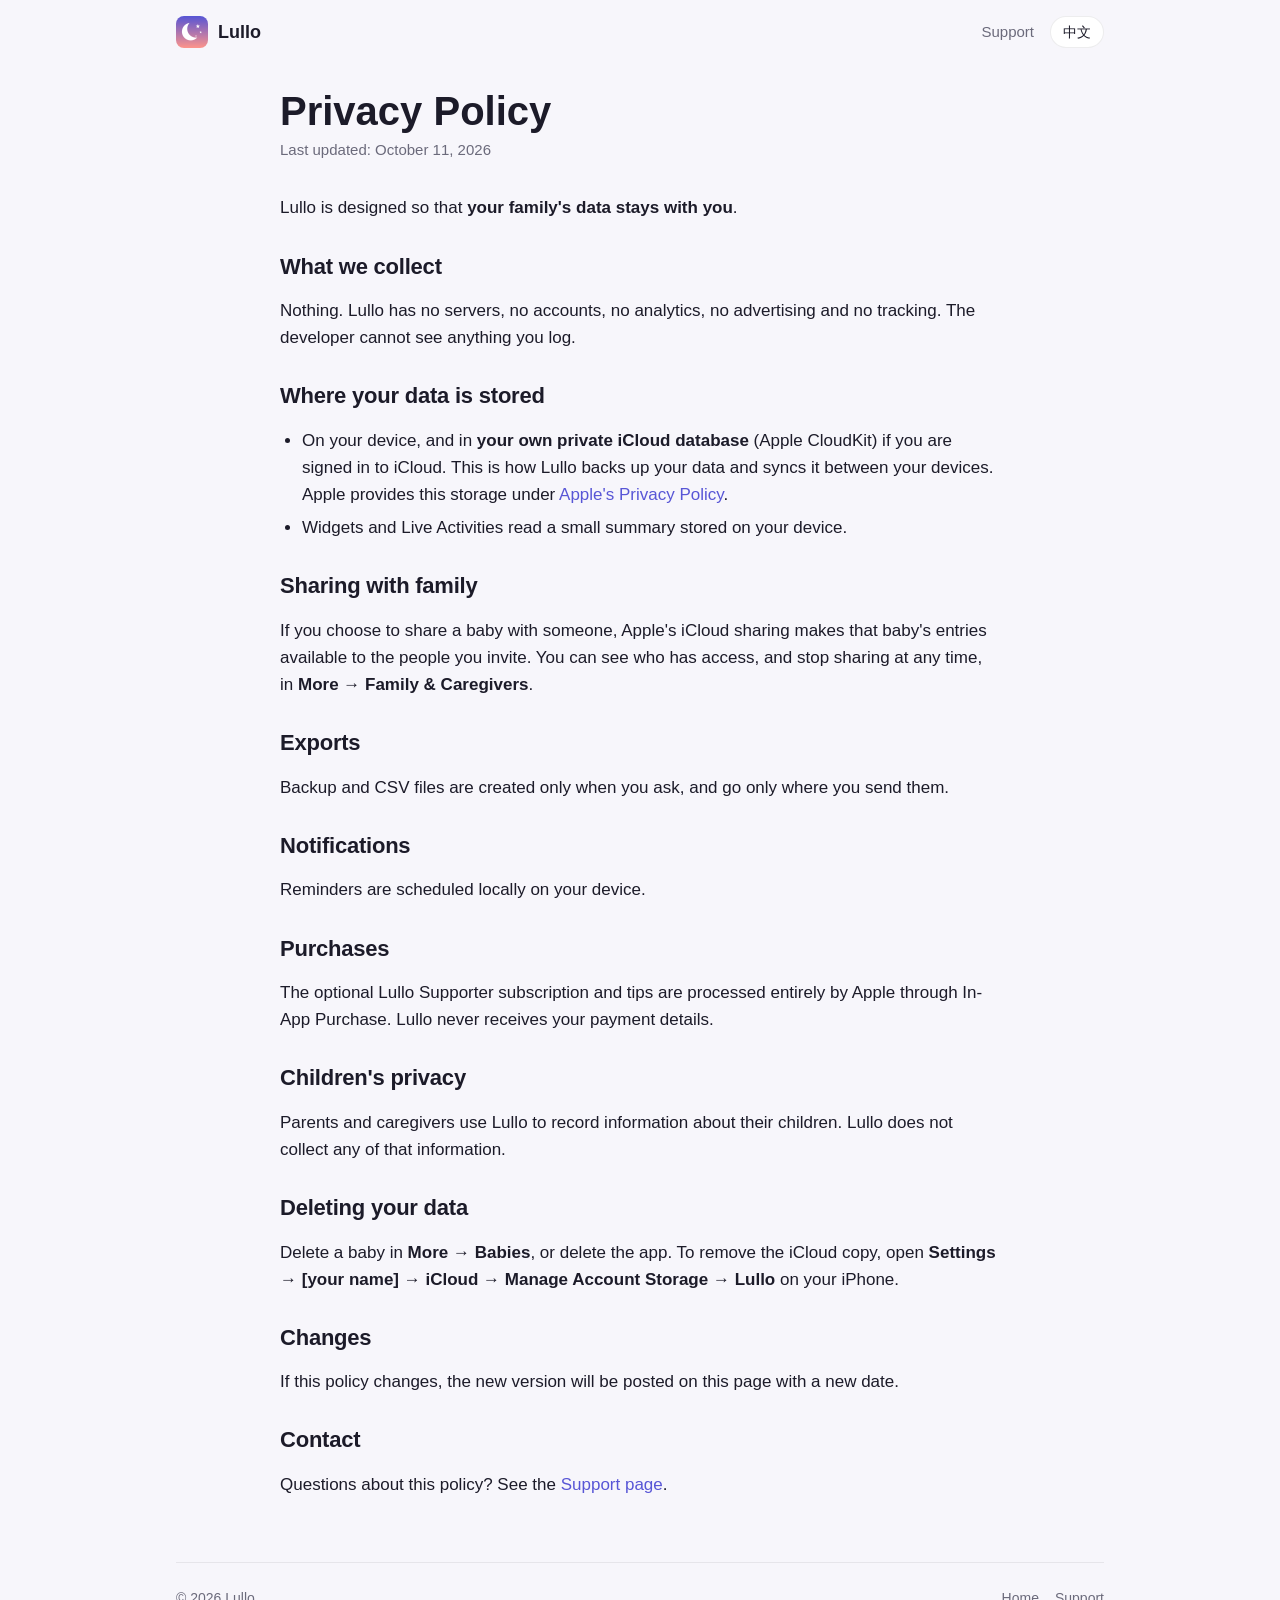
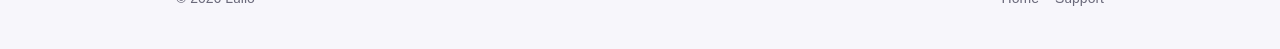
==== privacy/index.html @ 3d537db7 "Add Lullo website: home, privacy policy and support pages Bilingual (English / Simplified Chinese) s" ====
<!doctype html>
<html lang="en">
<head>
  <meta charset="utf-8">
  <meta name="viewport" content="width=device-width, initial-scale=1">
  <title>Privacy Policy — Lullo</title>
  <meta name="title-en" content="Privacy Policy — Lullo">
  <meta name="title-zh" content="隐私政策 — 摇摇">
  <meta name="description" content="Lullo collects no data. Everything stays on your device and in your own private iCloud.">
  <link rel="icon" href="../favicon.png">
  <link rel="apple-touch-icon" href="../apple-touch-icon.png">
  <link rel="stylesheet" href="../assets/style.css">
  <script src="../assets/site.js"></script>
</head>
<body>
  <div class="wrap">
    <header class="nav">
      <a class="brand" href="../"><img src="../assets/icon.png" alt=""><span data-l="en">Lullo</span><span data-l="zh">摇摇</span></a>
      <nav class="nav-links">
        <a class="hide-sm" href="../support/"><span data-l="en">Support</span><span data-l="zh">帮助</span></a>
        <button class="lang-toggle" type="button" aria-label="Switch language / 切换语言"><span data-l="en">中文</span><span data-l="zh">English</span></button>
      </nav>
    </header>

    <main class="doc">
      <!-- English -->
      <div data-l="en">
        <h1>Privacy Policy</h1>
        <p class="updated">Last updated: October 11, 2026</p>
        <p>Lullo is designed so that <strong>your family's data stays with you</strong>.</p>

        <h2>What we collect</h2>
        <p>Nothing. Lullo has no servers, no accounts, no analytics, no advertising and no tracking. The developer cannot see anything you log.</p>

        <h2>Where your data is stored</h2>
        <ul>
          <li>On your device, and in <strong>your own private iCloud database</strong> (Apple CloudKit) if you are signed in to iCloud. This is how Lullo backs up your data and syncs it between your devices. Apple provides this storage under <a href="https://www.apple.com/legal/privacy/">Apple's Privacy Policy</a>.</li>
          <li>Widgets and Live Activities read a small summary stored on your device.</li>
        </ul>

        <h2>Sharing with family</h2>
        <p>If you choose to share a baby with someone, Apple's iCloud sharing makes that baby's entries available to the people you invite. You can see who has access, and stop sharing at any time, in <strong>More → Family &amp; Caregivers</strong>.</p>

        <h2>Exports</h2>
        <p>Backup and CSV files are created only when you ask, and go only where you send them.</p>

        <h2>Notifications</h2>
        <p>Reminders are scheduled locally on your device.</p>

        <h2>Purchases</h2>
        <p>The optional Lullo Supporter subscription and tips are processed entirely by Apple through In-App Purchase. Lullo never receives your payment details.</p>

        <h2>Children's privacy</h2>
        <p>Parents and caregivers use Lullo to record information about their children. Lullo does not collect any of that information.</p>

        <h2>Deleting your data</h2>
        <p>Delete a baby in <strong>More → Babies</strong>, or delete the app. To remove the iCloud copy, open <strong>Settings → [your name] → iCloud → Manage Account Storage → Lullo</strong> on your iPhone.</p>

        <h2>Changes</h2>
        <p>If this policy changes, the new version will be posted on this page with a new date.</p>

        <h2>Contact</h2>
        <p>Questions about this policy? See the <a href="../support/">Support page</a>.</p>
      </div>

      <!-- 简体中文 -->
      <div data-l="zh">
        <h1>隐私政策</h1>
        <p class="updated">最后更新：2026 年 10 月 11 日</p>
        <p>摇摇（Lullo）的设计原则是：<strong>你家的数据只属于你</strong>。</p>

        <h2>我们收集什么数据</h2>
        <p>不收集任何数据。摇摇没有服务器、不需要注册账号，没有数据分析，没有广告，也没有任何追踪。开发者看不到你记录的任何内容。</p>

        <h2>数据存放在哪里</h2>
        <ul>
          <li>存放在你的设备上；如果登录了 iCloud，也会存放在<strong>你自己的私有 iCloud 数据库</strong>（Apple CloudKit）中，用于备份和在你的设备之间同步。这部分存储由 Apple 依照 <a href="https://www.apple.com/legal/privacy/">Apple 隐私政策</a> 提供。</li>
          <li>小组件和实时活动读取的是保存在你设备上的一份简要摘要。</li>
        </ul>

        <h2>与家人共享</h2>
        <p>如果你选择共享某个宝宝，Apple 的 iCloud 共享会让你邀请的人看到该宝宝的记录。你可以随时在 <strong>更多 → 家人与看护人</strong> 中查看谁有访问权限，或停止共享。</p>

        <h2>导出</h2>
        <p>备份文件和 CSV 文件只在你主动导出时生成，并且只会发送到你选择的地方。</p>

        <h2>通知</h2>
        <p>提醒都在你的设备上本地生成和安排。</p>

        <h2>购买</h2>
        <p>“摇摇支持者”订阅和打赏都是自愿的，全程由 Apple 通过 App 内购买处理，摇摇不会接触到你的任何支付信息。</p>

        <h2>儿童隐私</h2>
        <p>家长和看护人用摇摇记录孩子的情况，但摇摇不会收集任何这些信息。</p>

        <h2>删除数据</h2>
        <p>在 <strong>更多 → 宝宝</strong> 中删除宝宝，或直接删除 App。如需删除 iCloud 中的数据，请在 iPhone 上前往 <strong>设置 → [你的名字] → iCloud → 管理账户储存空间 → 摇摇</strong>。</p>

        <h2>政策更新</h2>
        <p>如果本政策有变更，新版本会发布在本页面，并更新日期。</p>

        <h2>联系我们</h2>
        <p>对本政策有疑问？请查看 <a href="../support/">帮助与支持</a> 页面。</p>
      </div>
    </main>

    <footer>
      <span>© 2026 Lullo</span>
      <nav>
        <a href="../"><span data-l="en">Home</span><span data-l="zh">首页</span></a>
        <a href="../support/"><span data-l="en">Support</span><span data-l="zh">帮助与支持</span></a>
      </nav>
    </footer>
  </div>
</body>
</html>
---- assets/style.css ----
:root {
  --indigo: #5856d6;
  --peach: #ff958c;
  --pink: #ff2d55;
  --bg: #f7f6fb;
  --card: #ffffff;
  --text: #1c1b29;
  --muted: #6b6a7b;
  --border: rgba(28, 27, 41, 0.08);
  --radius: 20px;
  color-scheme: light dark;
}

@media (prefers-color-scheme: dark) {
  :root {
    --bg: #111018;
    --card: #1c1b26;
    --text: #f2f1f8;
    --muted: #a3a1b5;
    --border: rgba(255, 255, 255, 0.08);
  }
}

* { box-sizing: border-box; }

html { -webkit-text-size-adjust: 100%; }

body {
  margin: 0;
  background: var(--bg);
  color: var(--text);
  font: 17px/1.6 -apple-system, BlinkMacSystemFont, "SF Pro Text", "PingFang SC", "Hiragino Sans GB",
    "Helvetica Neue", "Microsoft YaHei", sans-serif;
}

a { color: var(--indigo); text-decoration: none; }
a:hover { text-decoration: underline; }

/* Language switching: elements carry data-l="en" or data-l="zh". */
html:not([data-lang="zh"]) [data-l="zh"],
html[data-lang="zh"] [data-l="en"] { display: none !important; }

.wrap { max-width: 960px; margin: 0 auto; padding: 0 16px; }

/* Header */
.nav {
  display: flex; align-items: center; justify-content: space-between;
  padding: 16px 0;
}
.brand { display: flex; align-items: center; gap: 10px; color: var(--text); font-weight: 700; font-size: 18px; }
.brand img { width: 32px; height: 32px; border-radius: 8px; }
.nav-links { display: flex; align-items: center; gap: 16px; font-size: 15px; }
.nav-links a { color: var(--muted); }
.lang-toggle {
  border: 1px solid var(--border); background: var(--card); color: var(--text);
  border-radius: 999px; padding: 4px 12px; font: inherit; font-size: 14px; cursor: pointer;
}

/* Hero */
.hero {
  margin-top: 8px;
  border-radius: 28px;
  padding: 56px 24px;
  text-align: center;
  color: #fff;
  background: linear-gradient(160deg, var(--indigo), var(--peach));
}
.hero img { width: 112px; height: 112px; border-radius: 26px; box-shadow: 0 12px 32px rgba(0, 0, 0, 0.25); }
.hero h1 { font-size: clamp(34px, 7vw, 54px); line-height: 1.1; margin: 20px 0 8px; letter-spacing: -0.02em; }
.hero p { font-size: clamp(17px, 3vw, 20px); max-width: 560px; margin: 0 auto; opacity: 0.95; }
.badge {
  display: inline-block; margin-top: 28px; padding: 12px 22px; border-radius: 14px;
  background: rgba(0, 0, 0, 0.85); color: #fff; font-weight: 600;
}

/* Sections */
section { margin: 56px 0; }
h2 { font-size: clamp(26px, 5vw, 34px); line-height: 1.2; margin: 0 0 8px; letter-spacing: -0.01em; }
.lead { color: var(--muted); margin: 0 0 24px; }

.grid { display: grid; gap: 16px; grid-template-columns: repeat(auto-fit, minmax(240px, 1fr)); }
.card {
  background: var(--card); border: 1px solid var(--border); border-radius: var(--radius);
  padding: 22px;
}
.card .emoji { font-size: 28px; }
.card h3 { margin: 10px 0 4px; font-size: 18px; }
.card p { margin: 0; color: var(--muted); font-size: 15px; }

.privacy-callout {
  display: flex; gap: 18px; align-items: flex-start;
  background: var(--card); border: 1px solid var(--border); border-radius: var(--radius); padding: 24px;
}
.privacy-callout .emoji { font-size: 36px; line-height: 1; }
.privacy-callout p { margin: 4px 0 0; color: var(--muted); }

/* Document pages (privacy, support) */
.doc { max-width: 720px; margin: 24px auto 64px; }
.doc h1 { font-size: clamp(30px, 6vw, 40px); line-height: 1.15; margin: 16px 0 4px; }
.doc .updated { color: var(--muted); font-size: 15px; margin: 0 0 32px; }
.doc h2 { font-size: 22px; margin: 32px 0 8px; }
.doc ul { padding-left: 22px; }
.doc li { margin: 6px 0; }

details {
  background: var(--card); border: 1px solid var(--border); border-radius: 16px;
  padding: 16px 20px; margin: 12px 0;
}
summary { cursor: pointer; font-weight: 600; }
details[open] summary { margin-bottom: 8px; }
details p, details ol, details ul { color: var(--muted); margin: 8px 0 0; }

.contact {
  margin-top: 32px; padding: 24px; border-radius: var(--radius); color: #fff;
  background: linear-gradient(160deg, var(--indigo), var(--peach));
}
.contact a { color: #fff; font-weight: 600; text-decoration: underline; }

/* Footer */
footer {
  border-top: 1px solid var(--border); padding: 24px 0 40px; color: var(--muted); font-size: 14px;
  display: flex; flex-wrap: wrap; gap: 8px 20px; justify-content: space-between;
}
footer nav { display: flex; gap: 16px; }
footer a { color: var(--muted); }

@media (max-width: 520px) {
  .nav-links a.hide-sm { display: none; }
  .hero { padding: 44px 18px; border-radius: 22px; }
  .privacy-callout { flex-direction: column; }
}
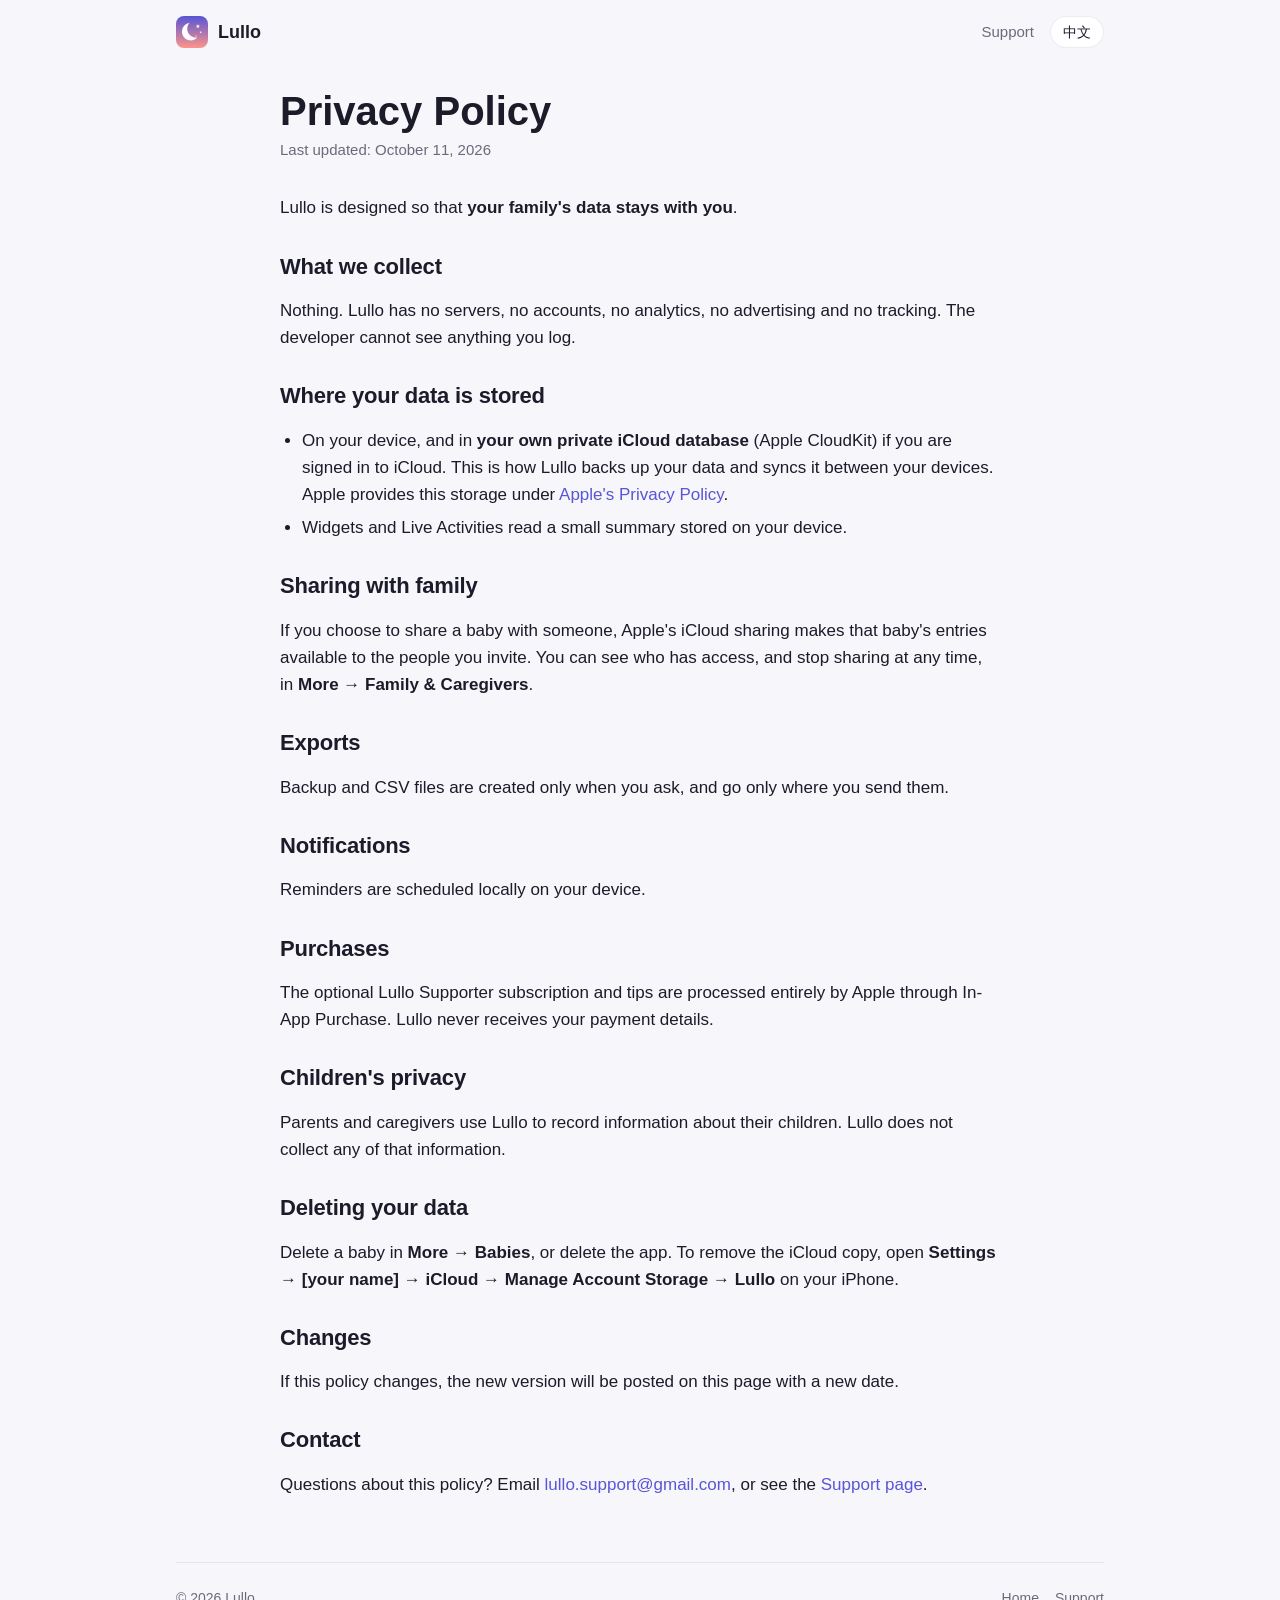
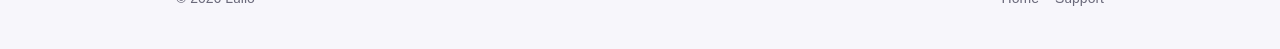
==== commit 4e917a2c: "Use lullo.support@gmail.com as the support contact Co-Authored-By: Claude Opus 5.5 <noreply@anthropi" ====
--- a/privacy/index.html
+++ b/privacy/index.html
@@ -60,7 +60,7 @@
         <p>If this policy changes, the new version will be posted on this page with a new date.</p>
 
         <h2>Contact</h2>
-        <p>Questions about this policy? See the <a href="../support/">Support page</a>.</p>
+        <p>Questions about this policy? Email <a href="mailto:lullo.support@gmail.com">lullo.support@gmail.com</a>, or see the <a href="../support/">Support page</a>.</p>
       </div>
 
       <!-- 简体中文 -->
@@ -100,7 +100,7 @@
         <p>如果本政策有变更，新版本会发布在本页面，并更新日期。</p>
 
         <h2>联系我们</h2>
-        <p>对本政策有疑问？请查看 <a href="../support/">帮助与支持</a> 页面。</p>
+        <p>对本政策有疑问？请发邮件到 <a href="mailto:lullo.support@gmail.com">lullo.support@gmail.com</a>，或查看 <a href="../support/">帮助与支持</a> 页面。</p>
       </div>
     </main>
 
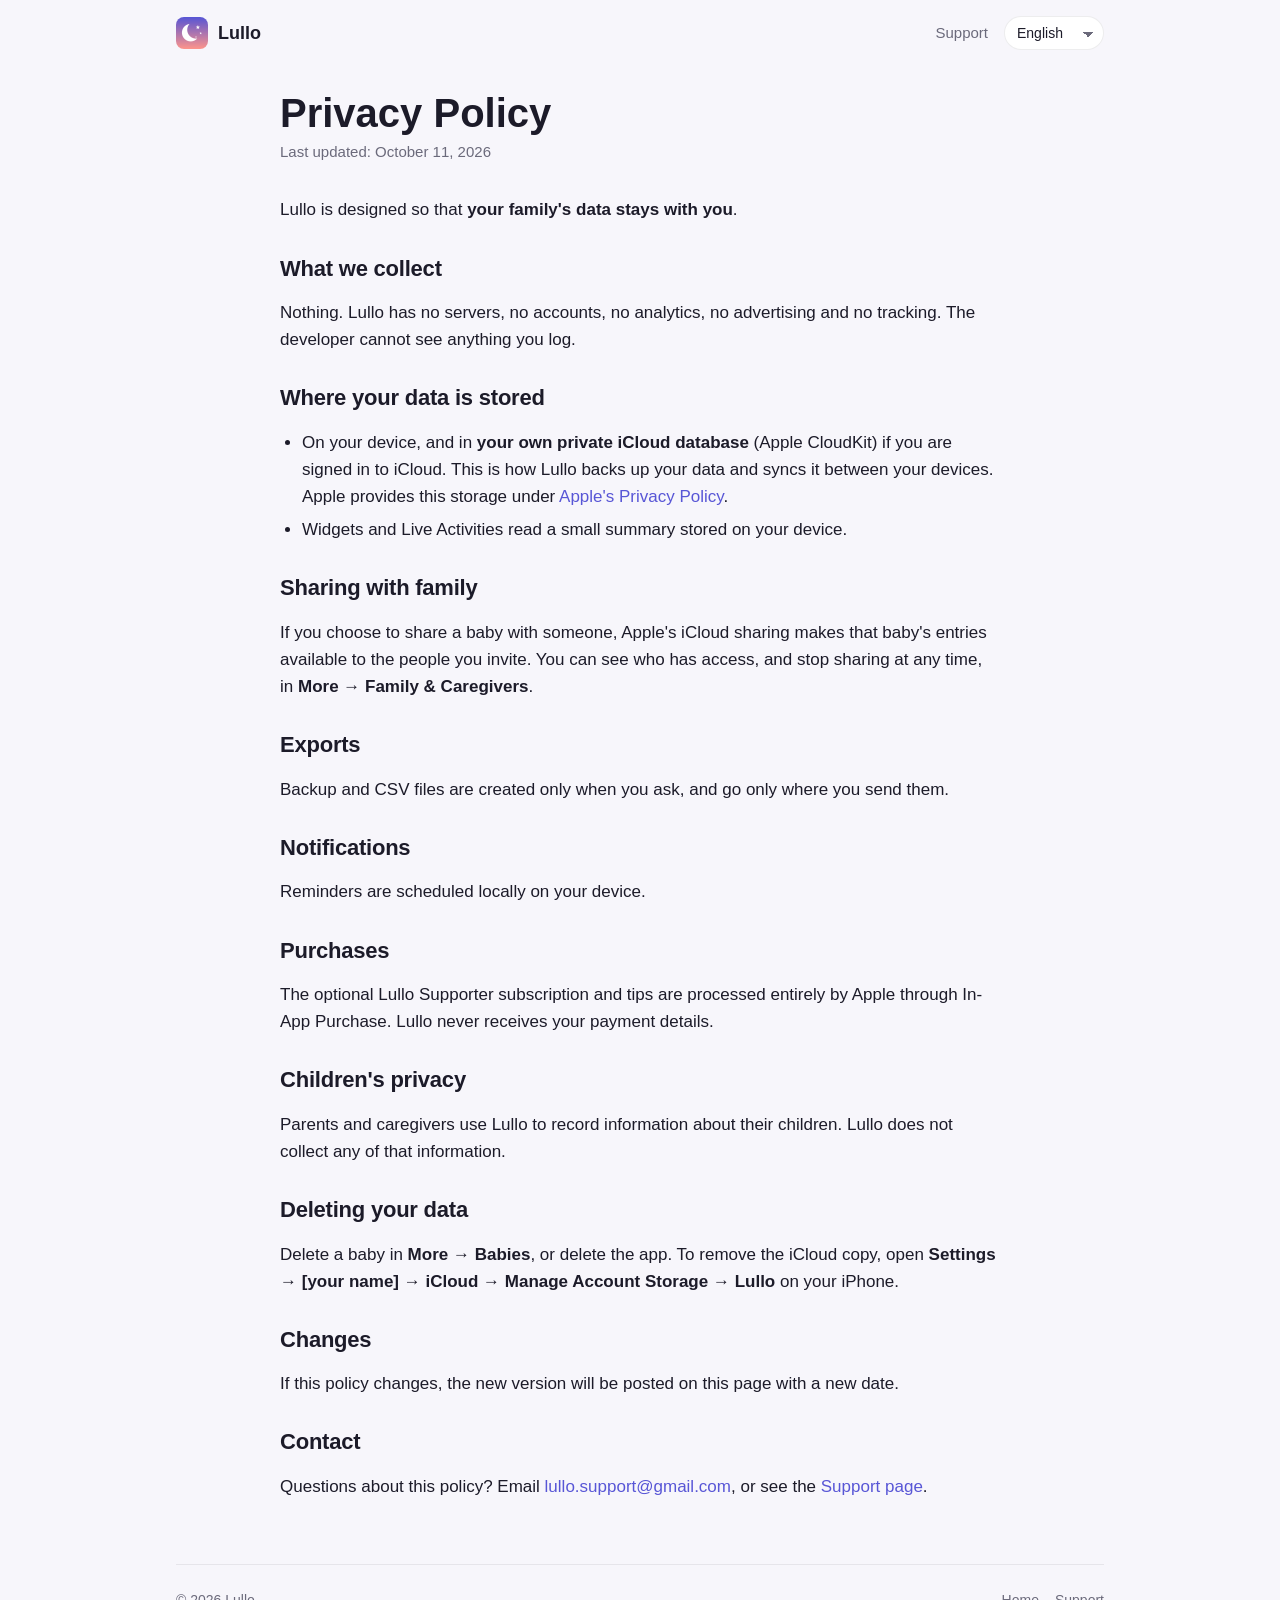
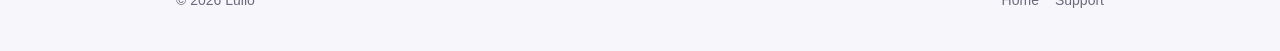
==== commit 3c0bfa5e: "Restructure site for multiple languages One HTML page per route with data-i18n keys; translations li" ====
--- a/privacy/index.html
+++ b/privacy/index.html
@@ -3,112 +3,72 @@
 <head>
   <meta charset="utf-8">
   <meta name="viewport" content="width=device-width, initial-scale=1">
-  <title>Privacy Policy — Lullo</title>
-  <meta name="title-en" content="Privacy Policy — Lullo">
-  <meta name="title-zh" content="隐私政策 — 摇摇">
+  <title data-i18n="privacy.title">Privacy Policy — Lullo</title>
   <meta name="description" content="Lullo collects no data. Everything stays on your device and in your own private iCloud.">
   <link rel="icon" href="../favicon.png">
   <link rel="apple-touch-icon" href="../apple-touch-icon.png">
   <link rel="stylesheet" href="../assets/style.css">
+  <script src="../assets/i18n.js"></script>
   <script src="../assets/site.js"></script>
 </head>
 <body>
   <div class="wrap">
     <header class="nav">
-      <a class="brand" href="../"><img src="../assets/icon.png" alt=""><span data-l="en">Lullo</span><span data-l="zh">摇摇</span></a>
+      <a class="brand" href="../"><img src="../assets/icon.png" alt=""><span data-i18n="brand">Lullo</span></a>
       <nav class="nav-links">
-        <a class="hide-sm" href="../support/"><span data-l="en">Support</span><span data-l="zh">帮助</span></a>
-        <button class="lang-toggle" type="button" aria-label="Switch language / 切换语言"><span data-l="en">中文</span><span data-l="zh">English</span></button>
+        <a class="hide-sm" href="../support/" data-i18n="nav.support">Support</a>
+        <label class="lang-picker">
+          <span class="sr-only" data-i18n="lang.label">Language</span>
+          <select class="lang-select" aria-label="Language"></select>
+        </label>
       </nav>
     </header>
 
     <main class="doc">
-      <!-- English -->
-      <div data-l="en">
-        <h1>Privacy Policy</h1>
-        <p class="updated">Last updated: October 11, 2026</p>
-        <p>Lullo is designed so that <strong>your family's data stays with you</strong>.</p>
+      <h1 data-i18n="privacy.h1">Privacy Policy</h1>
+      <p class="updated" data-i18n="privacy.updated">Last updated: October 11, 2026</p>
+      <p class="translation-note" data-i18n="privacy.translation_note" hidden></p>
+      <p data-i18n="privacy.intro">Lullo is designed so that <strong>your family's data stays with you</strong>.</p>
 
-        <h2>What we collect</h2>
-        <p>Nothing. Lullo has no servers, no accounts, no analytics, no advertising and no tracking. The developer cannot see anything you log.</p>
+      <h2 data-i18n="privacy.collect.h">What we collect</h2>
+      <p data-i18n="privacy.collect.p">Nothing. Lullo has no servers, no accounts, no analytics, no advertising and no tracking. The developer cannot see anything you log.</p>
 
-        <h2>Where your data is stored</h2>
-        <ul>
-          <li>On your device, and in <strong>your own private iCloud database</strong> (Apple CloudKit) if you are signed in to iCloud. This is how Lullo backs up your data and syncs it between your devices. Apple provides this storage under <a href="https://www.apple.com/legal/privacy/">Apple's Privacy Policy</a>.</li>
-          <li>Widgets and Live Activities read a small summary stored on your device.</li>
-        </ul>
+      <h2 data-i18n="privacy.where.h">Where your data is stored</h2>
+      <ul>
+        <li data-i18n="privacy.where.li1">On your device, and in <strong>your own private iCloud database</strong> (Apple CloudKit) if you are signed in to iCloud. This is how Lullo backs up your data and syncs it between your devices. Apple provides this storage under <a href="https://www.apple.com/legal/privacy/">Apple's Privacy Policy</a>.</li>
+        <li data-i18n="privacy.where.li2">Widgets and Live Activities read a small summary stored on your device.</li>
+      </ul>
 
-        <h2>Sharing with family</h2>
-        <p>If you choose to share a baby with someone, Apple's iCloud sharing makes that baby's entries available to the people you invite. You can see who has access, and stop sharing at any time, in <strong>More → Family &amp; Caregivers</strong>.</p>
+      <h2 data-i18n="privacy.sharing.h">Sharing with family</h2>
+      <p data-i18n="privacy.sharing.p">If you choose to share a baby with someone, Apple's iCloud sharing makes that baby's entries available to the people you invite. You can see who has access, and stop sharing at any time, in <strong>More → Family &amp; Caregivers</strong>.</p>
 
-        <h2>Exports</h2>
-        <p>Backup and CSV files are created only when you ask, and go only where you send them.</p>
+      <h2 data-i18n="privacy.exports.h">Exports</h2>
+      <p data-i18n="privacy.exports.p">Backup and CSV files are created only when you ask, and go only where you send them.</p>
 
-        <h2>Notifications</h2>
-        <p>Reminders are scheduled locally on your device.</p>
+      <h2 data-i18n="privacy.notifications.h">Notifications</h2>
+      <p data-i18n="privacy.notifications.p">Reminders are scheduled locally on your device.</p>
 
-        <h2>Purchases</h2>
-        <p>The optional Lullo Supporter subscription and tips are processed entirely by Apple through In-App Purchase. Lullo never receives your payment details.</p>
+      <h2 data-i18n="privacy.purchases.h">Purchases</h2>
+      <p data-i18n="privacy.purchases.p">The optional Lullo Supporter subscription and tips are processed entirely by Apple through In-App Purchase. Lullo never receives your payment details.</p>
 
-        <h2>Children's privacy</h2>
-        <p>Parents and caregivers use Lullo to record information about their children. Lullo does not collect any of that information.</p>
+      <h2 data-i18n="privacy.children.h">Children's privacy</h2>
+      <p data-i18n="privacy.children.p">Parents and caregivers use Lullo to record information about their children. Lullo does not collect any of that information.</p>
 
-        <h2>Deleting your data</h2>
-        <p>Delete a baby in <strong>More → Babies</strong>, or delete the app. To remove the iCloud copy, open <strong>Settings → [your name] → iCloud → Manage Account Storage → Lullo</strong> on your iPhone.</p>
+      <h2 data-i18n="privacy.delete.h">Deleting your data</h2>
+      <p data-i18n="privacy.delete.p">Delete a baby in <strong>More → Babies</strong>, or delete the app. To remove the iCloud copy, open <strong>Settings → [your name] → iCloud → Manage Account Storage → Lullo</strong> on your iPhone.</p>
 
-        <h2>Changes</h2>
-        <p>If this policy changes, the new version will be posted on this page with a new date.</p>
+      <h2 data-i18n="privacy.changes.h">Changes</h2>
+      <p data-i18n="privacy.changes.p">If this policy changes, the new version will be posted on this page with a new date.</p>
 
-        <h2>Contact</h2>
-        <p>Questions about this policy? Email <a href="mailto:lullo.support@gmail.com">lullo.support@gmail.com</a>, or see the <a href="../support/">Support page</a>.</p>
-      </div>
-
-      <!-- 简体中文 -->
-      <div data-l="zh">
-        <h1>隐私政策</h1>
-        <p class="updated">最后更新：2026 年 10 月 11 日</p>
-        <p>摇摇（Lullo）的设计原则是：<strong>你家的数据只属于你</strong>。</p>
-
-        <h2>我们收集什么数据</h2>
-        <p>不收集任何数据。摇摇没有服务器、不需要注册账号，没有数据分析，没有广告，也没有任何追踪。开发者看不到你记录的任何内容。</p>
-
-        <h2>数据存放在哪里</h2>
-        <ul>
-          <li>存放在你的设备上；如果登录了 iCloud，也会存放在<strong>你自己的私有 iCloud 数据库</strong>（Apple CloudKit）中，用于备份和在你的设备之间同步。这部分存储由 Apple 依照 <a href="https://www.apple.com/legal/privacy/">Apple 隐私政策</a> 提供。</li>
-          <li>小组件和实时活动读取的是保存在你设备上的一份简要摘要。</li>
-        </ul>
-
-        <h2>与家人共享</h2>
-        <p>如果你选择共享某个宝宝，Apple 的 iCloud 共享会让你邀请的人看到该宝宝的记录。你可以随时在 <strong>更多 → 家人与看护人</strong> 中查看谁有访问权限，或停止共享。</p>
-
-        <h2>导出</h2>
-        <p>备份文件和 CSV 文件只在你主动导出时生成，并且只会发送到你选择的地方。</p>
-
-        <h2>通知</h2>
-        <p>提醒都在你的设备上本地生成和安排。</p>
-
-        <h2>购买</h2>
-        <p>“摇摇支持者”订阅和打赏都是自愿的，全程由 Apple 通过 App 内购买处理，摇摇不会接触到你的任何支付信息。</p>
-
-        <h2>儿童隐私</h2>
-        <p>家长和看护人用摇摇记录孩子的情况，但摇摇不会收集任何这些信息。</p>
-
-        <h2>删除数据</h2>
-        <p>在 <strong>更多 → 宝宝</strong> 中删除宝宝，或直接删除 App。如需删除 iCloud 中的数据，请在 iPhone 上前往 <strong>设置 → [你的名字] → iCloud → 管理账户储存空间 → 摇摇</strong>。</p>
-
-        <h2>政策更新</h2>
-        <p>如果本政策有变更，新版本会发布在本页面，并更新日期。</p>
-
-        <h2>联系我们</h2>
-        <p>对本政策有疑问？请发邮件到 <a href="mailto:lullo.support@gmail.com">lullo.support@gmail.com</a>，或查看 <a href="../support/">帮助与支持</a> 页面。</p>
-      </div>
+      <h2 data-i18n="privacy.contact.h">Contact</h2>
+      <p data-i18n="privacy.contact.p">Questions about this policy? Email <a href="mailto:lullo.support@gmail.com">lullo.support@gmail.com</a>, or see the <a href="../support/">Support page</a>.</p>
     </main>
 
     <footer>
       <span>© 2026 Lullo</span>
       <nav>
-        <a href="../"><span data-l="en">Home</span><span data-l="zh">首页</span></a>
-        <a href="../support/"><span data-l="en">Support</span><span data-l="zh">帮助与支持</span></a>
+        <a href="../" data-i18n="nav.home">Home</a>
+        <a href="../support/" data-i18n="footer.support">Support</a>
       </nav>
     </footer>
   </div>
--- a/assets/style.css
+++ b/assets/style.css
@@ -36,10 +36,6 @@
 a { color: var(--indigo); text-decoration: none; }
 a:hover { text-decoration: underline; }
 
-/* Language switching: elements carry data-l="en" or data-l="zh". */
-html:not([data-lang="zh"]) [data-l="zh"],
-html[data-lang="zh"] [data-l="en"] { display: none !important; }
-
 .wrap { max-width: 960px; margin: 0 auto; padding: 0 16px; }
 
 /* Header */
@@ -51,9 +47,21 @@
 .brand img { width: 32px; height: 32px; border-radius: 8px; }
 .nav-links { display: flex; align-items: center; gap: 16px; font-size: 15px; }
 .nav-links a { color: var(--muted); }
-.lang-toggle {
+.lang-select {
+  appearance: none; -webkit-appearance: none;
   border: 1px solid var(--border); background: var(--card); color: var(--text);
-  border-radius: 999px; padding: 4px 12px; font: inherit; font-size: 14px; cursor: pointer;
+  border-radius: 999px; padding: 5px 30px 5px 12px; font: inherit; font-size: 14px; cursor: pointer;
+  background-image: linear-gradient(45deg, transparent 50%, var(--muted) 50%), linear-gradient(135deg, var(--muted) 50%, transparent 50%);
+  background-position: calc(100% - 15px) 55%, calc(100% - 10px) 55%;
+  background-size: 5px 5px; background-repeat: no-repeat;
+}
+.sr-only {
+  position: absolute; width: 1px; height: 1px; padding: 0; margin: -1px;
+  overflow: hidden; clip: rect(0, 0, 0, 0); white-space: nowrap; border: 0;
+}
+.translation-note {
+  font-size: 14px; color: var(--muted); background: var(--card); border: 1px solid var(--border);
+  border-radius: 12px; padding: 10px 14px;
 }
 
 /* Hero */
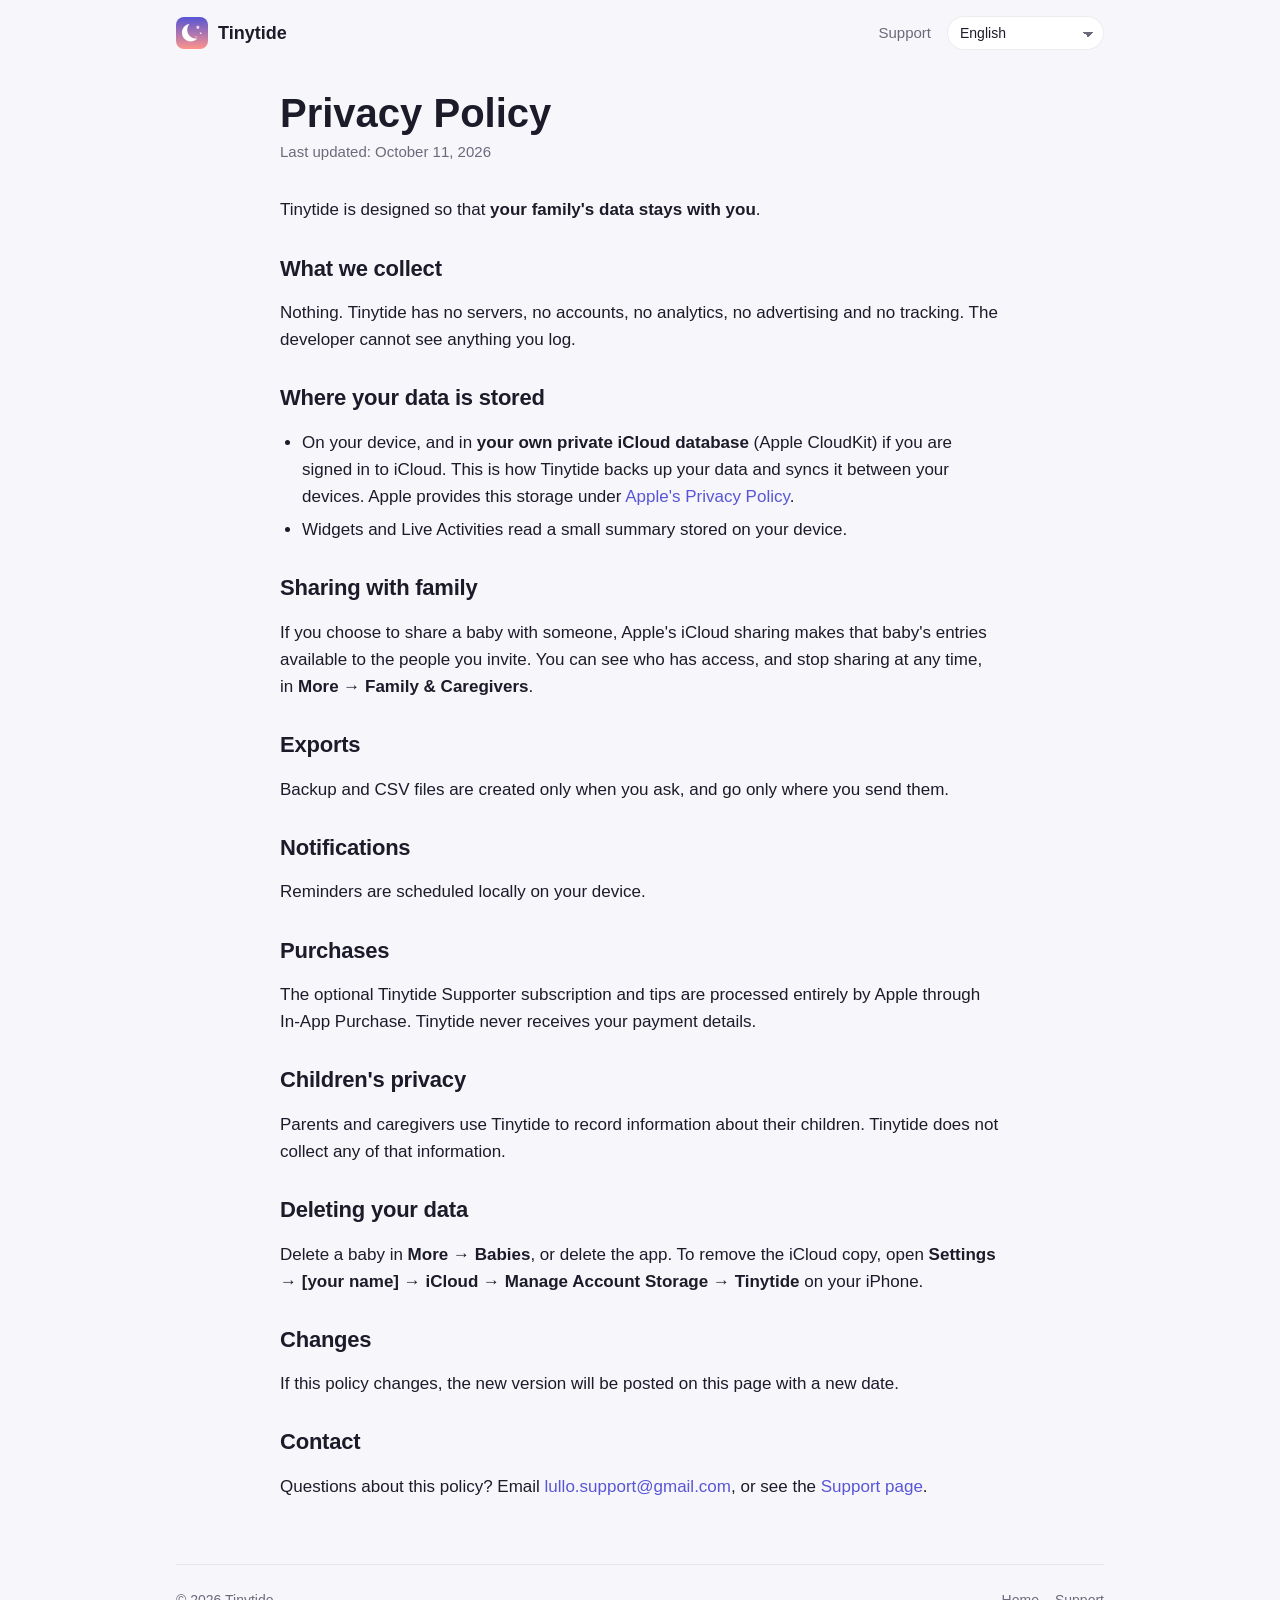
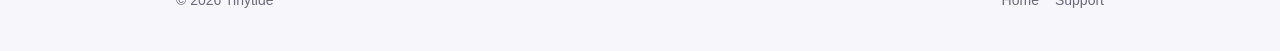
==== commit f0eeecce: "Rename the website to Tinytide Co-Authored-By: Claude Opus 5.5 <noreply@anthropic.com> Claude-Sessio" ====
--- a/privacy/index.html
+++ b/privacy/index.html
@@ -3,8 +3,8 @@
 <head>
   <meta charset="utf-8">
   <meta name="viewport" content="width=device-width, initial-scale=1">
-  <title data-i18n="privacy.title">Privacy Policy — Lullo</title>
-  <meta name="description" content="Lullo collects no data. Everything stays on your device and in your own private iCloud.">
+  <title data-i18n="privacy.title">Privacy Policy — Tinytide</title>
+  <meta name="description" content="Tinytide collects no data. Everything stays on your device and in your own private iCloud.">
   <link rel="icon" href="../favicon.png">
   <link rel="apple-touch-icon" href="../apple-touch-icon.png">
   <link rel="stylesheet" href="../assets/style.css">
@@ -14,7 +14,7 @@
 <body>
   <div class="wrap">
     <header class="nav">
-      <a class="brand" href="../"><img src="../assets/icon.png" alt=""><span data-i18n="brand">Lullo</span></a>
+      <a class="brand" href="../"><img src="../assets/icon.png" alt=""><span data-i18n="brand">Tinytide</span></a>
       <nav class="nav-links">
         <a class="hide-sm" href="../support/" data-i18n="nav.support">Support</a>
         <label class="lang-picker">
@@ -28,14 +28,14 @@
       <h1 data-i18n="privacy.h1">Privacy Policy</h1>
       <p class="updated" data-i18n="privacy.updated">Last updated: October 11, 2026</p>
       <p class="translation-note" data-i18n="privacy.translation_note" hidden></p>
-      <p data-i18n="privacy.intro">Lullo is designed so that <strong>your family's data stays with you</strong>.</p>
+      <p data-i18n="privacy.intro">Tinytide is designed so that <strong>your family's data stays with you</strong>.</p>
 
       <h2 data-i18n="privacy.collect.h">What we collect</h2>
-      <p data-i18n="privacy.collect.p">Nothing. Lullo has no servers, no accounts, no analytics, no advertising and no tracking. The developer cannot see anything you log.</p>
+      <p data-i18n="privacy.collect.p">Nothing. Tinytide has no servers, no accounts, no analytics, no advertising and no tracking. The developer cannot see anything you log.</p>
 
       <h2 data-i18n="privacy.where.h">Where your data is stored</h2>
       <ul>
-        <li data-i18n="privacy.where.li1">On your device, and in <strong>your own private iCloud database</strong> (Apple CloudKit) if you are signed in to iCloud. This is how Lullo backs up your data and syncs it between your devices. Apple provides this storage under <a href="https://www.apple.com/legal/privacy/">Apple's Privacy Policy</a>.</li>
+        <li data-i18n="privacy.where.li1">On your device, and in <strong>your own private iCloud database</strong> (Apple CloudKit) if you are signed in to iCloud. This is how Tinytide backs up your data and syncs it between your devices. Apple provides this storage under <a href="https://www.apple.com/legal/privacy/">Apple's Privacy Policy</a>.</li>
         <li data-i18n="privacy.where.li2">Widgets and Live Activities read a small summary stored on your device.</li>
       </ul>
 
@@ -49,13 +49,13 @@
       <p data-i18n="privacy.notifications.p">Reminders are scheduled locally on your device.</p>
 
       <h2 data-i18n="privacy.purchases.h">Purchases</h2>
-      <p data-i18n="privacy.purchases.p">The optional Lullo Supporter subscription and tips are processed entirely by Apple through In-App Purchase. Lullo never receives your payment details.</p>
+      <p data-i18n="privacy.purchases.p">The optional Tinytide Supporter subscription and tips are processed entirely by Apple through In-App Purchase. Tinytide never receives your payment details.</p>
 
       <h2 data-i18n="privacy.children.h">Children's privacy</h2>
-      <p data-i18n="privacy.children.p">Parents and caregivers use Lullo to record information about their children. Lullo does not collect any of that information.</p>
+      <p data-i18n="privacy.children.p">Parents and caregivers use Tinytide to record information about their children. Tinytide does not collect any of that information.</p>
 
       <h2 data-i18n="privacy.delete.h">Deleting your data</h2>
-      <p data-i18n="privacy.delete.p">Delete a baby in <strong>More → Babies</strong>, or delete the app. To remove the iCloud copy, open <strong>Settings → [your name] → iCloud → Manage Account Storage → Lullo</strong> on your iPhone.</p>
+      <p data-i18n="privacy.delete.p">Delete a baby in <strong>More → Babies</strong>, or delete the app. To remove the iCloud copy, open <strong>Settings → [your name] → iCloud → Manage Account Storage → Tinytide</strong> on your iPhone.</p>
 
       <h2 data-i18n="privacy.changes.h">Changes</h2>
       <p data-i18n="privacy.changes.p">If this policy changes, the new version will be posted on this page with a new date.</p>
@@ -65,7 +65,7 @@
     </main>
 
     <footer>
-      <span>© 2026 Lullo</span>
+      <span>© 2026 Tinytide</span>
       <nav>
         <a href="../" data-i18n="nav.home">Home</a>
         <a href="../support/" data-i18n="footer.support">Support</a>
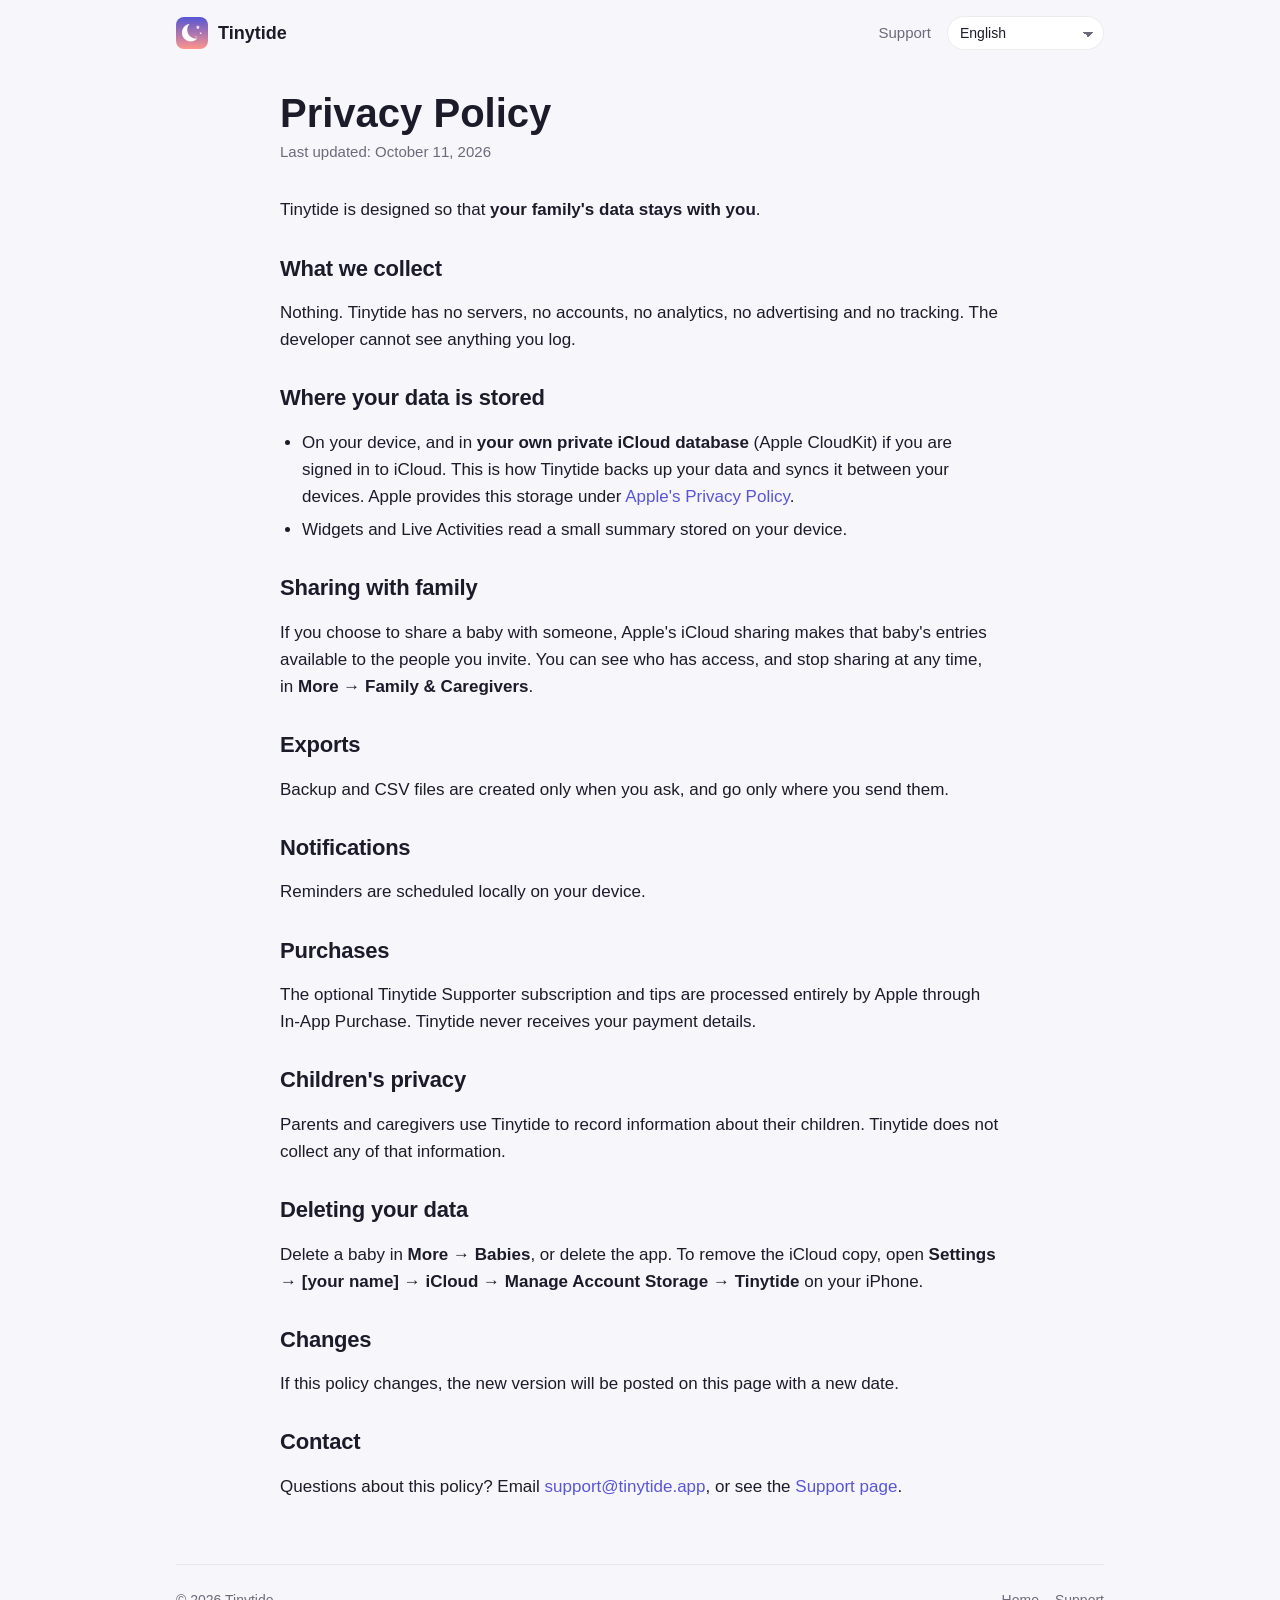
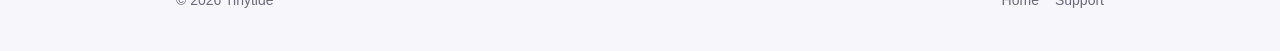
==== commit 2bb3f7b5: "Use support@tinytide.app as the contact address Co-Authored-By: Claude Opus 5.5 <noreply@anthropic.c" ====
--- a/privacy/index.html
+++ b/privacy/index.html
@@ -61,7 +61,7 @@
       <p data-i18n="privacy.changes.p">If this policy changes, the new version will be posted on this page with a new date.</p>
 
       <h2 data-i18n="privacy.contact.h">Contact</h2>
-      <p data-i18n="privacy.contact.p">Questions about this policy? Email <a href="mailto:lullo.support@gmail.com">lullo.support@gmail.com</a>, or see the <a href="../support/">Support page</a>.</p>
+      <p data-i18n="privacy.contact.p">Questions about this policy? Email <a href="mailto:support@tinytide.app">support@tinytide.app</a>, or see the <a href="../support/">Support page</a>.</p>
     </main>
 
     <footer>
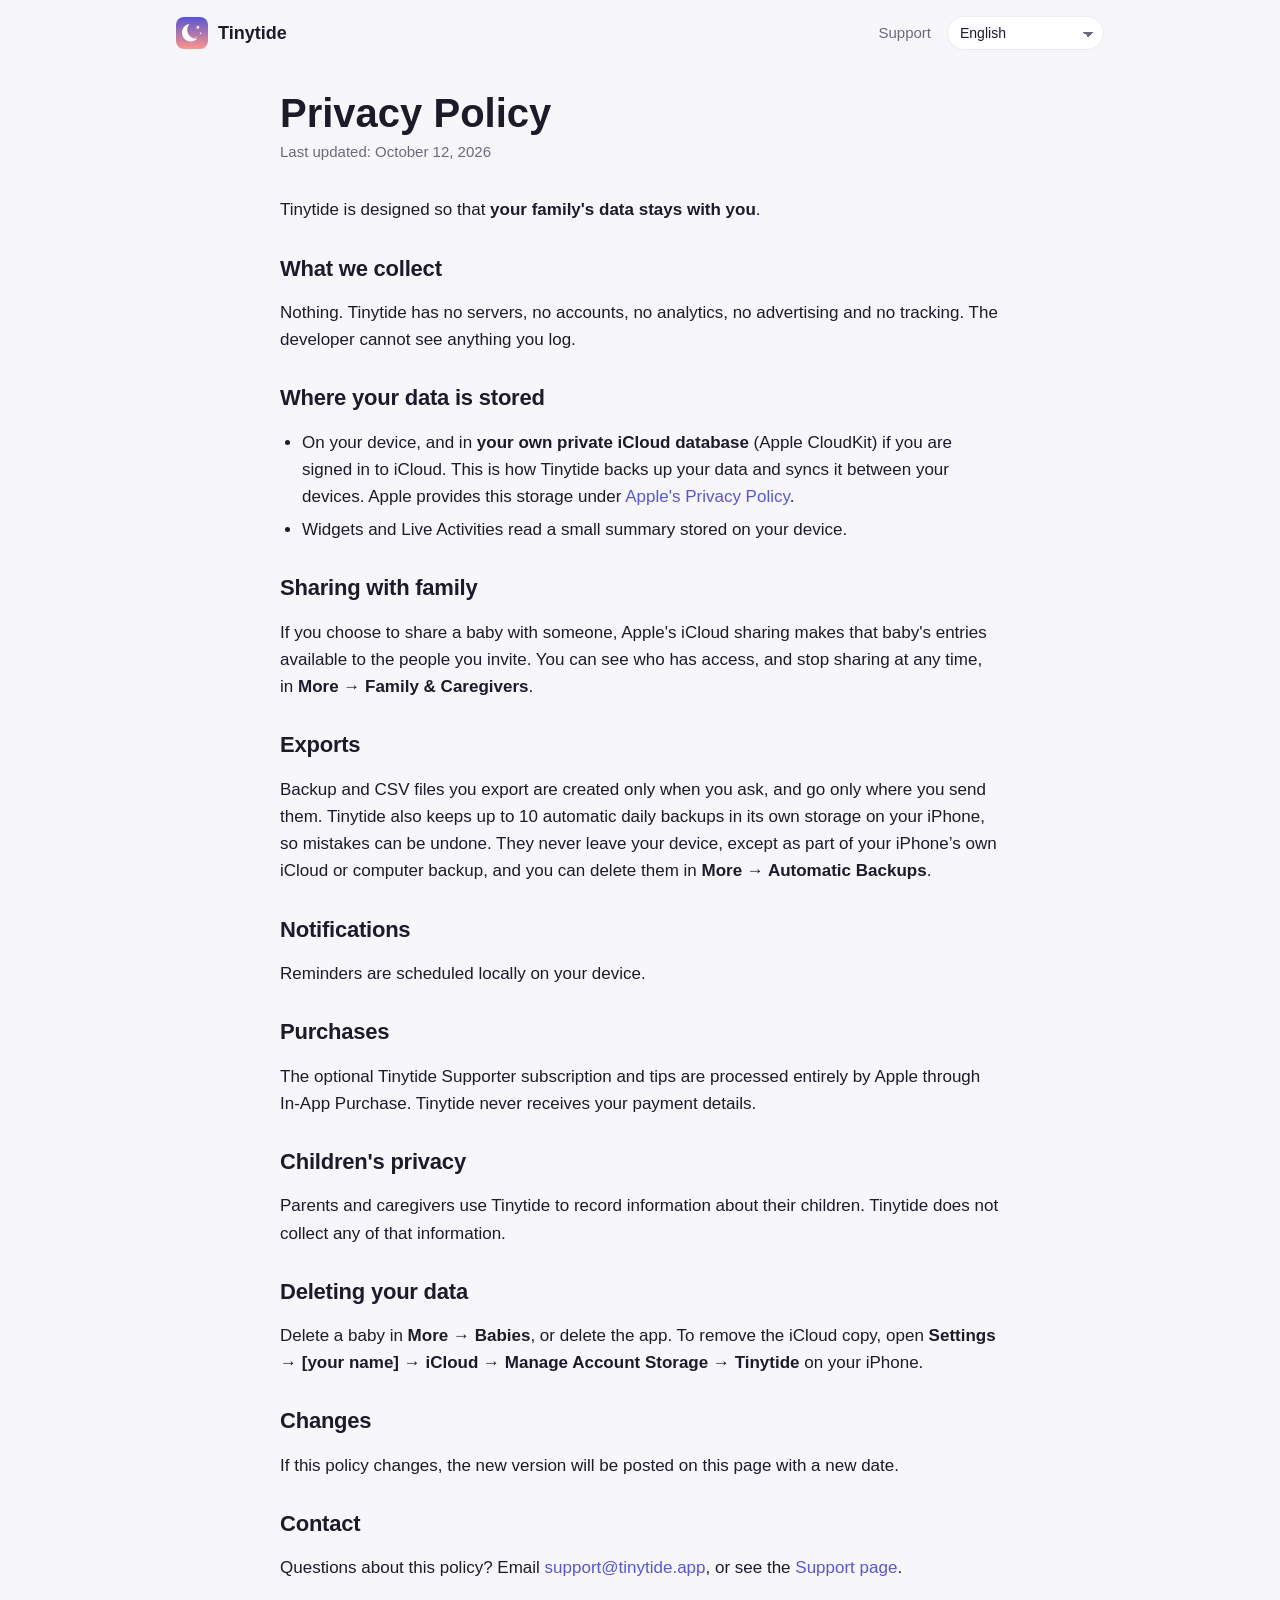
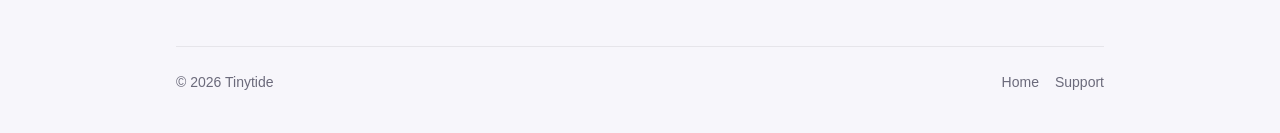
==== commit 387197ca: "Privacy policy: mention the automatic daily backups The app now keeps up to 10 daily backups in its " ====
--- a/privacy/index.html
+++ b/privacy/index.html
@@ -26,7 +26,7 @@
 
     <main class="doc">
       <h1 data-i18n="privacy.h1">Privacy Policy</h1>
-      <p class="updated" data-i18n="privacy.updated">Last updated: October 11, 2026</p>
+      <p class="updated" data-i18n="privacy.updated">Last updated: October 12, 2026</p>
       <p class="translation-note" data-i18n="privacy.translation_note" hidden></p>
       <p data-i18n="privacy.intro">Tinytide is designed so that <strong>your family's data stays with you</strong>.</p>
 
@@ -43,7 +43,7 @@
       <p data-i18n="privacy.sharing.p">If you choose to share a baby with someone, Apple's iCloud sharing makes that baby's entries available to the people you invite. You can see who has access, and stop sharing at any time, in <strong>More → Family &amp; Caregivers</strong>.</p>
 
       <h2 data-i18n="privacy.exports.h">Exports</h2>
-      <p data-i18n="privacy.exports.p">Backup and CSV files are created only when you ask, and go only where you send them.</p>
+      <p data-i18n="privacy.exports.p">Backup and CSV files you export are created only when you ask, and go only where you send them. Tinytide also keeps up to 10 automatic daily backups in its own storage on your iPhone, so mistakes can be undone. They never leave your device, except as part of your iPhone’s own iCloud or computer backup, and you can delete them in <strong>More → Automatic Backups</strong>.</p>
 
       <h2 data-i18n="privacy.notifications.h">Notifications</h2>
       <p data-i18n="privacy.notifications.p">Reminders are scheduled locally on your device.</p>
